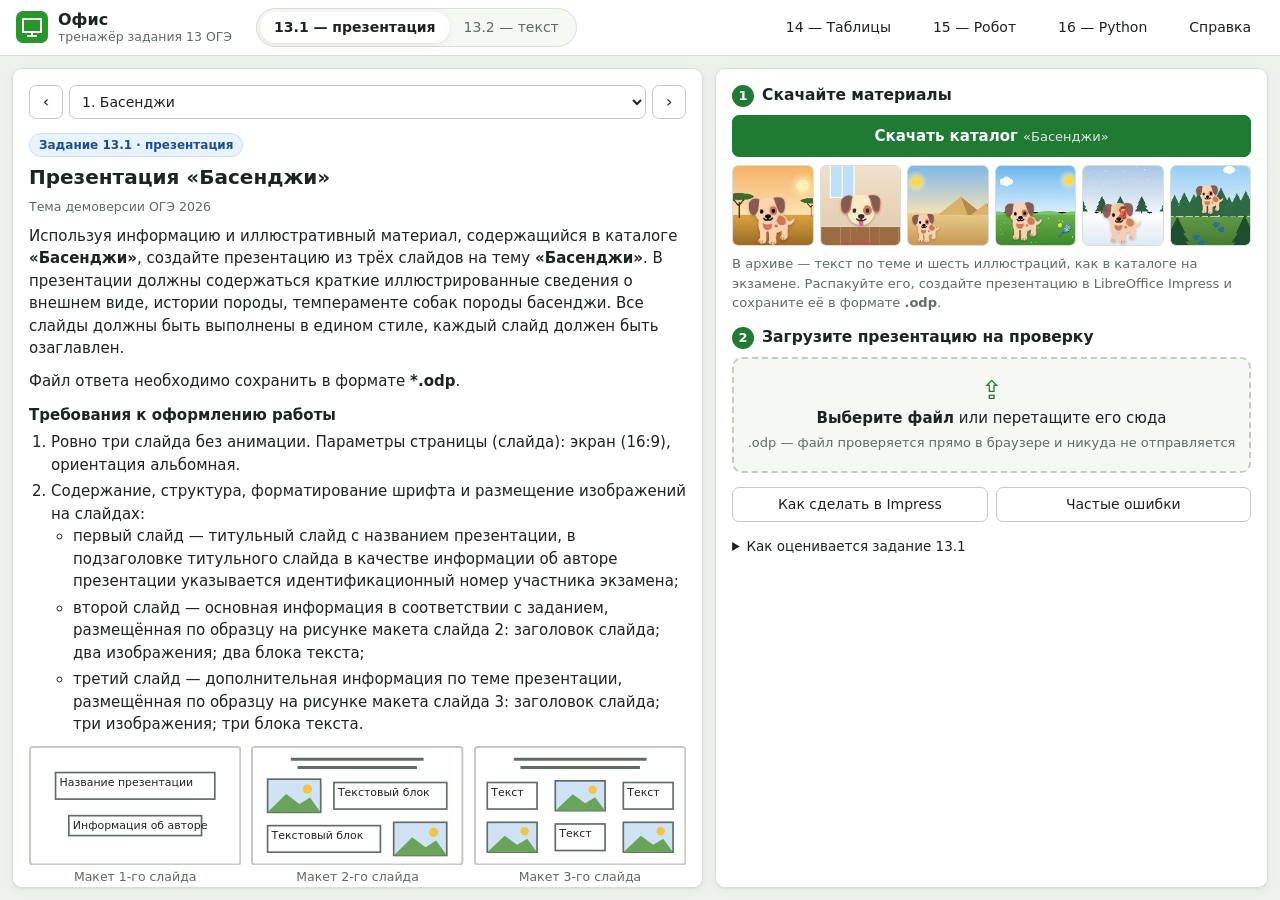
==== index.html @ ffd5437f "Тренажёр задания 13 ОГЭ: презентация (13.1) и текстовый документ (13.2) с проверкой по критериям Co-" ====
<!DOCTYPE html>
<html lang="ru">
<head>
  <meta charset="UTF-8">
  <meta name="viewport" content="width=device-width, initial-scale=1.0">
  <title>Тренажёр задания 13 ОГЭ</title>
  <meta name="description" content="Онлайн-тренажёр задания 13 ОГЭ по информатике: 13.1 — презентация в LibreOffice Impress, 13.2 — текстовый документ в LibreOffice Writer. Материалы для скачивания и автоматическая проверка файла по критериям ФИПИ.">
  <link rel="icon" href="data:image/svg+xml,%3Csvg xmlns='http://www.w3.org/2000/svg' viewBox='0 0 32 32'%3E%3Crect width='32' height='32' rx='6' fill='%23289628'/%3E%3Crect x='6' y='8' width='20' height='13' rx='1.5' fill='none' stroke='%23fff' stroke-width='2'/%3E%3Cpath d='M16 21v4M11 25h10' stroke='%23fff' stroke-width='2'/%3E%3C/svg%3E">
  <link rel="stylesheet" href="src/style.css">
</head>
<body>
  <header class="topbar">
    <a class="brand" href="./" title="На главную">
      <svg class="brand-logo" viewBox="0 0 32 32" aria-hidden="true"><rect width="32" height="32" rx="7"/><path d="M7 8h18v13H7zM16 21v4M11 25h10"/></svg>
      <div class="brand-text">
        <strong>Офис</strong>
        <span>тренажёр задания 13 ОГЭ</span>
      </div>
    </a>
    <nav class="modes" role="tablist" aria-label="Вариант задания">
      <button role="tab" id="mode-131" aria-selected="true">13.1 — презентация</button>
      <button role="tab" id="mode-132" aria-selected="false">13.2 — текст</button>
    </nav>
    <span class="spacer"></span>
    <a class="btn ghost link-other" href="../oge14/" title="Тренажёр задания 14: электронные таблицы">14<span>&nbsp;— Таблицы</span></a>
    <a class="btn ghost link-other" href="../oge15/" title="Тренажёр задания 15: исполнитель Робот">15<span>&nbsp;— Робот</span></a>
    <a class="btn ghost link-other" href="../oge16/" title="Тренажёр задания 16: программа на Python">16<span>&nbsp;— Python</span></a>
    <button class="btn ghost" id="btn-help" title="Справка по заданию 13 и тренажёру (F1)">Справка</button>
  </header>

  <!-- ================= 13.1 Презентация ================= -->
  <main class="layout layout-file" id="view-131">
    <section class="side" aria-label="Задание 13.1">
      <div class="panel">
        <div class="task-picker">
          <button class="btn icon" id="btn-prev-131" title="Предыдущая тема" aria-label="Предыдущая тема">‹</button>
          <select id="topic-select" aria-label="Тема презентации"></select>
          <button class="btn icon" id="btn-next-131" title="Следующая тема" aria-label="Следующая тема">›</button>
        </div>
        <article class="task-card">
          <div class="task-meta">
            <span class="chip lvl-1">Задание 13.1 · презентация</span>
            <span class="chip chip-score" id="status-131" hidden></span>
          </div>
          <h1 id="title-131"></h1>
          <p class="task-source" id="source-131"></p>
          <div id="text-131" class="task-text"></div>
        </article>
      </div>
    </section>

    <section class="side side-check" aria-label="Материалы и проверка">
      <div class="panel">
        <div class="step">
          <h2><span class="step-num">1</span> Скачайте материалы</h2>
          <button class="btn primary big" id="btn-materials">Скачать каталог <span id="materials-name" class="dl-name"></span></button>
          <div class="pics" id="pics" aria-label="Иллюстрации из каталога"></div>
          <p class="muted small">В архиве — текст по теме и шесть иллюстраций, как в каталоге на экзамене. Распакуйте его, создайте презентацию в LibreOffice Impress и сохраните её в формате <b>.odp</b>.</p>
        </div>

        <div class="step">
          <h2><span class="step-num">2</span> Загрузите презентацию на проверку</h2>
          <label class="drop" id="drop-131">
            <input type="file" id="file-131" accept=".odp,.pptx,.ppt,application/vnd.oasis.opendocument.presentation,application/vnd.openxmlformats-officedocument.presentationml.presentation">
            <span class="drop-icon" aria-hidden="true">⇪</span>
            <span><b>Выберите файл</b> или перетащите его сюда</span>
            <span class="muted small">.odp — файл проверяется прямо в браузере и никуда не отправляется</span>
          </label>
        </div>

        <section id="result-131" class="check" hidden aria-live="polite"></section>

        <div class="btn-row">
          <button class="btn" id="btn-howto-131" aria-expanded="false">Как сделать в Impress</button>
          <button class="btn" id="btn-mistakes-131" aria-expanded="false">Частые ошибки</button>
        </div>
        <div id="howto-131" class="solution howto" hidden>
          <ol>
            <li><b>Формат слайда.</b> Слайд → Свойства слайда → вкладка «Слайд» → Формат: <b>«Экран 16:9»</b>, ориентация альбомная. В новых версиях LibreOffice это формат по умолчанию.</li>
            <li><b>Титульный слайд.</b> Макет «Титульный слайд»: в заголовок впишите тему, в подзаголовок — сведения об авторе (на экзамене — идентификационный номер). Выделите рамку заголовка и задайте размер <b>40 пт</b>, подзаголовка — <b>24 пт</b>.</li>
            <li><b>Слайды 2 и 3.</b> Слайд → Новый слайд, макет «Только заголовок». Заголовок — <b>24 пт</b>. Текстовые блоки добавьте кнопкой «Вставить текстовое поле» (или клавиша F2), размер текста — <b>20 пт</b>.</li>
            <li><b>Изображения.</b> Вставка → Изображение, выберите файл из каталога. Размер меняйте, потянув за <b>угловой</b> маркер (при необходимости с клавишей Shift) — так пропорции сохранятся.</li>
            <li><b>Расположение</b> — как на макетах: на втором слайде две пары «картинка — текст» в шахматном порядке, на третьем — два ряда по три объекта. Объекты не должны накладываться друг на друга.</li>
            <li><b>Шрифт</b> — один тип на всю презентацию, например Liberation Sans или Arial везде. Проще всего выделить все объекты слайда (Ctrl+A) и выбрать шрифт сразу для всех.</li>
            <li>Анимацию и эффекты смены слайдов не добавляйте. Сохраните файл: Файл → Сохранить как → тип <b>«Презентация ODF (.odp)»</b>.</li>
          </ol>
        </div>
        <div id="mistakes-131" class="note" hidden>
          <ul class="tight">
            <li>Картинку растянули за боковой маркер — она искажена (сплющена или вытянута).</li>
            <li>Заголовок и текст разного типа шрифта: например, заголовок Liberation Serif, а текст Liberation Sans.</li>
            <li>Размер текста 18 или 32 пт по умолчанию — его забыли поменять на 20/24/40 пт.</li>
            <li>Текст не поместился в рамку макета «Заголовок, содержимое», и LibreOffice уменьшил шрифт автоподбором.</li>
            <li>Два блока текста набраны в одной рамке — это один текстовый блок, а нужно два.</li>
            <li>Остался лишний пустой слайд или добавлен эффект смены слайдов.</li>
            <li>Жёлтый или светло-серый текст на белом фоне — сливается с фоном.</li>
          </ul>
        </div>

        <details class="rules">
          <summary>Как оценивается задание 13.1</summary>
          <ul>
            <li><b>2 балла</b> — презентация из трёх слайдов по теме, соответствует требованиям по структуре, шрифту и размещению изображений.</li>
            <li><b>1 балл</b> — три слайда, на втором и третьем есть иллюстрации и текст по теме, но допущена одна ошибка в структуре, выборе шрифта или размещении изображений (однотипные ошибки считаются за одну систематическую). Или презентация из двух слайдов без ошибок.</li>
            <li><b>0 баллов</b> — в остальных случаях, а также если файл сохранён не в формате .odp.</li>
            <li>Тренажёр проверяет то, что можно проверить автоматически. Соответствие текста и картинок теме оценивает эксперт — тренажёр только подсказывает, если текст не похож на тему.</li>
          </ul>
        </details>
      </div>
    </section>
  </main>

  <!-- ================= 13.2 Текстовый документ ================= -->
  <main class="layout layout-file" id="view-132" hidden>
    <section class="side" aria-label="Задание 13.2">
      <div class="panel">
        <div class="task-picker">
          <button class="btn icon" id="btn-prev-132" title="Предыдущий образец" aria-label="Предыдущий образец">‹</button>
          <select id="sample-select" aria-label="Образец текста"></select>
          <button class="btn icon" id="btn-next-132" title="Следующий образец" aria-label="Следующий образец">›</button>
        </div>
        <article class="task-card">
          <div class="task-meta">
            <span class="chip lvl-2">Задание 13.2 · текстовый документ</span>
            <span class="chip chip-score" id="status-132" hidden></span>
          </div>
          <h1 id="title-132"></h1>
          <p class="task-source" id="source-132"></p>
          <div id="text-132" class="task-text"></div>
          <div class="doc-wrap"><div class="doc-page" id="doc-sample" aria-label="Образец"></div></div>
        </article>
      </div>
    </section>

    <section class="side side-check" aria-label="Проверка">
      <div class="panel">
        <div class="step">
          <h2><span class="step-num">1</span> Наберите текст по образцу</h2>
          <p class="muted small">Создайте документ в LibreOffice Writer, наберите текст и таблицу, точно воспроизведя оформление образца, и сохраните файл в формате <b>.odt</b>. Копировать текст со страницы нельзя — на экзамене его набирают вручную.</p>
        </div>

        <div class="step">
          <h2><span class="step-num">2</span> Загрузите документ на проверку</h2>
          <label class="drop" id="drop-132">
            <input type="file" id="file-132" accept=".odt,.docx,.doc,application/vnd.oasis.opendocument.text,application/vnd.openxmlformats-officedocument.wordprocessingml.document">
            <span class="drop-icon" aria-hidden="true">⇪</span>
            <span><b>Выберите файл</b> или перетащите его сюда</span>
            <span class="muted small">.odt — файл проверяется прямо в браузере и никуда не отправляется</span>
          </label>
        </div>

        <section id="result-132" class="check" hidden aria-live="polite"></section>

        <div class="btn-row">
          <button class="btn" id="btn-howto-132" aria-expanded="false">Как сделать в Writer</button>
          <button class="btn" id="btn-mistakes-132" aria-expanded="false">Частые ошибки</button>
        </div>
        <div id="howto-132" class="solution howto" hidden>
          <ol>
            <li><b>Шрифт.</b> Выделите всё (Ctrl+A) и задайте размер <b>14 пт</b>. Набирайте текст, не нажимая Enter в конце строк — Enter только в конце абзаца.</li>
            <li><b>Заголовок</b> набирайте прописными буквами (Caps Lock), выровняйте по центру (Ctrl+E) и выделите, как в образце: полужирный — Ctrl+B, курсив — Ctrl+I, подчёркнутый — Ctrl+U.</li>
            <li><b>Абзац текста:</b> Формат → Абзац → «Отступы и интервалы»: отступ «Первая строка» — <b>1 см</b>, междустрочный интервал — «Одинарный» или «Полуторный». Выравнивание по ширине — Ctrl+J. Пробелами отступ не делайте.</li>
            <li><b>Таблица:</b> Таблица → Вставить таблицу, укажите число столбцов и строк. Таблица → Свойства → вкладка «Таблица»: выравнивание <b>«По центру»</b> и ширина <b>меньше</b> ширины текста (например, 12 см).</li>
            <li><b>Текст в ячейках:</b> заголовок таблицы и второй столбец — по центру, первый столбец — по левому краю.</li>
            <li><b>Интервал до и после таблицы</b> — от 14 до 24 пт (от 0,5 до 0,85 см). Задайте его в абзаце перед таблицей («После абзаца»: 0,5 см) и в абзаце после неё («Перед абзацем»: 0,5 см). Пустые абзацы для этого не используйте.</li>
            <li>Сохраните файл: Файл → Сохранить как → тип <b>«Текстовый документ ODF (.odt)»</b>.</li>
          </ol>
        </div>
        <div id="mistakes-132" class="note" hidden>
          <ul class="tight">
            <li>Интервал до или после таблицы сделан пустым абзацем (лишним нажатием Enter).</li>
            <li>Отступ первой строки сделан пробелами или клавишей Tab.</li>
            <li>В конце каждой строки нажат Enter — текст разбит на много абзацев.</li>
            <li>Таблица растянута на всю ширину страницы или не выровнена по центру.</li>
            <li>Размер шрифта в таблице остался 12 пт.</li>
            <li>Выделено не то слово: полужирный вместо курсива, пропущено подчёркивание.</li>
            <li>Заголовок набран строчными буквами.</li>
          </ul>
        </div>

        <details class="rules">
          <summary>Как оценивается задание 13.2</summary>
          <ul>
            <li>Проверяются два элемента: <b>основной текст</b> (с заголовком) и <b>таблица</b>. Для каждого есть список требований — см. результаты проверки.</li>
            <li><b>2 балла</b> — все требования выполнены; в основном тексте допускается не более пяти ошибок набора, в таблице — не более трёх.</li>
            <li><b>1 балл</b> — в каждом элементе не более трёх нарушений требований; или один элемент выполнен полностью верно, а второй отсутствует или в нём больше трёх нарушений; или всё верно, но есть существенные расхождения с образцом (например, столбцы таблицы явно непропорциональны).</li>
            <li><b>0 баллов</b> — в остальных случаях, а также если файл сохранён не в формате .odt.</li>
          </ul>
        </details>
      </div>
    </section>
  </main>

  <dialog id="help" class="help">
    <div class="help-head">
      <h2>Справка</h2>
      <button class="btn ghost" id="btn-help-close" aria-label="Закрыть">✕</button>
    </div>
    <div class="help-body">
      <h3>Что такое задание 13</h3>
      <p>Задание 13 выполняется на компьютере и оценивается в <b>2 балла</b>. Участник выбирает <b>одно</b> из двух заданий:</p>
      <ul>
        <li><b>13.1</b> — создать презентацию из трёх слайдов по материалам из каталога (текст и картинки). Ответ — файл <b>.odp</b>.</li>
        <li><b>13.2</b> — набрать в текстовом редакторе текст с таблицей, точно воспроизведя оформление образца. Ответ — файл <b>.odt</b>.</li>
      </ul>
      <p>На экзамене используется LibreOffice (или другой офисный пакет, который сохраняет файлы OpenDocument). Файл в другом формате — например, .pptx или .docx — получает 0 баллов.</p>

      <h3>Какое задание выбрать</h3>
      <p>Попробуйте оба в тренажёре. 13.2 требует аккуратности: текст набирается вручную, а в оформлении много мелких требований. В 13.1 больше свободы, но нужно следить за размерами шрифта, пропорциями картинок и расположением объектов по макету.</p>

      <h3>Как работать с тренажёром</h3>
      <ul>
        <li><b>13.1:</b> выберите тему, скачайте каталог с материалами, сделайте презентацию в LibreOffice Impress, сохраните её и загрузите файл на проверку.</li>
        <li><b>13.2:</b> выберите образец, наберите его в LibreOffice Writer, сохраните и загрузите файл.</li>
        <li>Тренажёр выставит баллы по критериям ФИПИ и покажет, что исправить. Файл никуда не отправляется — всё проверяется прямо в браузере.</li>
        <li>Ссылку на тему или образец можно отправить ученикам: адрес страницы меняется при выборе, например <code>#13.1/bear</code> или <code>#13.2/demo</code>.</li>
      </ul>

      <h3>Требования к презентации (13.1)</h3>
      <table>
        <tr><td>Слайды</td><td>ровно три, без анимации, формат «Экран 16:9», альбомная ориентация</td></tr>
        <tr><td>Слайд 1</td><td>название презентации (40 пт) и подзаголовок со сведениями об авторе (24 пт)</td></tr>
        <tr><td>Слайд 2</td><td>заголовок (24 пт), два изображения и два блока текста (20 пт) по макету</td></tr>
        <tr><td>Слайд 3</td><td>заголовок (24 пт), три изображения и три блока текста (20 пт) по макету</td></tr>
        <tr><td>Шрифт</td><td>единый тип: рубленый, с засечками или моноширинный</td></tr>
        <tr><td>Изображения</td><td>без искажения пропорций, не накладываются друг на друга и на текст</td></tr>
      </table>

      <h3>Требования к тексту (13.2)</h3>
      <table>
        <tr><td>Шрифт</td><td>14 пт, обычное начертание; выделены слова как в образце</td></tr>
        <tr><td>Абзац</td><td>отступ первой строки 1 см, выравнивание по ширине, интервал между строками от одинарного до полуторного</td></tr>
        <tr><td>Заголовок</td><td>прописными буквами, по центру</td></tr>
        <tr><td>Таблица</td><td>уже основного текста и выровнена по центру; заголовок и второй столбец — по центру, первый столбец — по левому краю</td></tr>
        <tr><td>Интервалы</td><td>до и после таблицы — от 14 до 24 пт, без пустых абзацев</td></tr>
        <tr><td>Ошибки набора</td><td>не более пяти в тексте и не более трёх в таблице</td></tr>
      </table>
      <p class="muted small">Тренажёр не заменяет проверку экспертами, но устроен по критериям ФИПИ (демоверсия ОГЭ 2026). Проверка выполняется прямо в браузере, файлы никуда не отправляются.</p>
    </div>
  </dialog>

  <script type="module" src="src/main.js"></script>
</body>
</html>
---- src/style.css ----
:root {
  --bg: #eef1ec;
  --panel: #ffffff;
  --panel-2: #f6f8f4;
  --ink: #1d2320;
  --muted: #5f6b63;
  --line: #d9dfd6;
  --line-strong: #c3ccc0;
  --accent: #1f7a33;
  --accent-hover: #186629;
  --accent-soft: #e2f1e4;
  --accent-ink: #ffffff;
  --err: #c0322b;
  --err-soft: #fdecea;
  --warn: #9a5b00;
  --warn-soft: #fff4dc;
  --ok: #1f7a33;
  --ok-soft: #e2f1e4;
  --band: rgba(255, 214, 10, 0.28);

  --code-bg: #ffffff;
  --code-kw: #1437a8;
  --code-rb: #0b7a4f;
  --code-num: #a2440c;
  --code-str: #8c2d86;
  --code-cm: #7d887f;
  --margin-bg: #f3f6f1;

  /* Цвета поля — как в Кумире */
  --f-bg: #289628;
  --f-grid: rgba(200, 200, 0, 0.55);
  --f-wall: #e2e21c;
  --f-paint: #8c9290;
  --f-robot: #f5f5f5;
  --f-robot-line: #151515;

  --radius: 10px;
  --radius-sm: 7px;
  --shadow: 0 1px 2px rgba(20, 30, 20, 0.06), 0 2px 10px rgba(20, 30, 20, 0.05);
  --font: "Segoe UI", system-ui, -apple-system, Roboto, "Helvetica Neue", Arial, sans-serif;
  --mono: "Cascadia Mono", Consolas, "JetBrains Mono", "DejaVu Sans Mono", Menlo, monospace;
  --code-size: 15px;
  --code-line: 23px;
  color-scheme: light;
}

@media (prefers-color-scheme: dark) {
  :root:not([data-theme="light"]) {
    --bg: #111513;
    --panel: #1a1f1c;
    --panel-2: #20261f;
    --ink: #e5ebe6;
    --muted: #9aa69d;
    --line: #2c342f;
    --line-strong: #3b453e;
    --accent: #3fae5a;
    --accent-hover: #4cc068;
    --accent-soft: #1d3324;
    --accent-ink: #07140b;
    --err: #ff7b72;
    --err-soft: #3a1d1b;
    --warn: #f0b44c;
    --warn-soft: #33290f;
    --ok: #5fd07a;
    --ok-soft: #173020;
    --band: rgba(255, 214, 10, 0.16);
    --code-bg: #161a18;
    --code-kw: #8fb3ff;
    --code-rb: #62d6a0;
    --code-num: #f0a36b;
    --code-str: #e59ae0;
    --code-cm: #7f8b82;
    --margin-bg: #1b201d;
    --shadow: 0 1px 2px rgba(0, 0, 0, 0.3);
    color-scheme: dark;
  }
}

:root[data-theme="dark"] {
  --bg: #111513;
  --panel: #1a1f1c;
  --panel-2: #20261f;
  --ink: #e5ebe6;
  --muted: #9aa69d;
  --line: #2c342f;
  --line-strong: #3b453e;
  --accent: #3fae5a;
  --accent-hover: #4cc068;
  --accent-soft: #1d3324;
  --accent-ink: #07140b;
  --err: #ff7b72;
  --err-soft: #3a1d1b;
  --warn: #f0b44c;
  --warn-soft: #33290f;
  --ok: #5fd07a;
  --ok-soft: #173020;
  --band: rgba(255, 214, 10, 0.16);
  --code-bg: #161a18;
  --code-kw: #8fb3ff;
  --code-rb: #62d6a0;
  --code-num: #f0a36b;
  --code-str: #e59ae0;
  --code-cm: #7f8b82;
  --margin-bg: #1b201d;
  color-scheme: dark;
}

* { box-sizing: border-box; }

html, body {
  margin: 0;
  height: 100%;
}

body {
  background: var(--bg);
  color: var(--ink);
  font: 15px/1.5 var(--font);
  display: flex;
  flex-direction: column;
  min-height: 100vh;
}

h1, h2, h3 { margin: 0; line-height: 1.25; }
code, kbd, pre { font-family: var(--mono); }
code { font-size: 0.92em; background: var(--panel-2); border: 1px solid var(--line); border-radius: 4px; padding: 0 4px; }
kbd { font-size: 0.85em; border: 1px solid var(--line-strong); border-bottom-width: 2px; border-radius: 4px; padding: 0 5px; background: var(--panel); }
.muted { color: var(--muted); }
.small { font-size: 13px; }
[hidden] { display: none !important; }

/* ---------- Кнопки ---------- */

.btn {
  font: inherit;
  font-size: 14px;
  color: var(--ink);
  background: var(--panel);
  border: 1px solid var(--line-strong);
  border-radius: var(--radius-sm);
  padding: 6px 12px;
  min-height: 34px;
  cursor: pointer;
  white-space: nowrap;
  transition: background 0.12s, border-color 0.12s;
}
.btn:hover:not(:disabled) { background: var(--panel-2); border-color: var(--muted); }
.btn:active:not(:disabled) { transform: translateY(1px); }
.btn:disabled { opacity: 0.45; cursor: default; }
.btn:focus-visible, button:focus-visible, select:focus-visible, input:focus-visible, textarea:focus-visible {
  outline: 2px solid var(--accent);
  outline-offset: 2px;
}
.btn.primary {
  background: var(--accent);
  border-color: var(--accent);
  color: var(--accent-ink);
  font-weight: 600;
}
.btn.primary:hover:not(:disabled) { background: var(--accent-hover); border-color: var(--accent-hover); }
.btn.ghost { background: transparent; border-color: transparent; }
.btn.ghost:hover:not(:disabled) { background: var(--panel-2); border-color: var(--line); }
.btn.big { width: 100%; min-height: 42px; font-size: 15px; }
.btn.small { min-height: 26px; padding: 2px 8px; font-size: 13px; }
.btn.icon { min-width: 34px; padding: 4px 8px; font-size: 16px; line-height: 1; }
.btn[aria-pressed="true"], .btn[aria-expanded="true"] { background: var(--accent-soft); border-color: var(--accent); }
.btn-row { display: flex; gap: 8px; }
.btn-row > .btn { flex: 1; }

/* ---------- Шапка ---------- */

.topbar {
  display: flex;
  align-items: center;
  gap: 16px;
  padding: 8px 16px;
  background: var(--panel);
  border-bottom: 1px solid var(--line);
  flex: none;
}
.brand { display: flex; align-items: center; gap: 10px; color: inherit; text-decoration: none; border-radius: var(--radius-sm); }
.brand:hover strong { color: var(--accent); }
.brand:focus-visible { outline: 2px solid var(--accent); outline-offset: 3px; }
.brand-logo { width: 32px; height: 32px; flex: none; }
.brand-logo rect { fill: var(--f-bg); }
.brand-logo path { fill: var(--f-robot); stroke: var(--f-robot-line); stroke-width: 2; }
.brand-text { display: flex; flex-direction: column; line-height: 1.15; }
.brand-text strong { font-size: 16px; }
.brand-text span { font-size: 12.5px; color: var(--muted); }
.modes {
  display: flex;
  background: var(--panel-2);
  border: 1px solid var(--line);
  border-radius: 999px;
  padding: 3px;
  margin-left: auto;
}
.modes button {
  font: inherit;
  font-size: 14px;
  border: 0;
  background: transparent;
  color: var(--muted);
  padding: 5px 14px;
  border-radius: 999px;
  cursor: pointer;
}
.modes button[aria-selected="true"] { background: var(--panel); color: var(--ink); font-weight: 600; box-shadow: var(--shadow); }
.modes { margin-left: 8px; }
.brand-logo path { fill: none; stroke: #ffffff; stroke-width: 2; }
a.btn { display: inline-flex; align-items: center; text-decoration: none; }
.spacer { flex: 1; }
.mono { font-family: var(--mono); }

/* ---------- Раскладка ---------- */

.layout {
  flex: 1;
  min-height: 0;
  display: grid;
  gap: 12px;
  padding: 12px;
  height: calc(100vh - 57px);
}
.layout-file { grid-template-columns: minmax(420px, 1.25fr) minmax(360px, 1fr); }

.side, .pane {
  background: var(--panel);
  border: 1px solid var(--line);
  border-radius: var(--radius);
  box-shadow: var(--shadow);
  min-height: 0;
  min-width: 0;
}
.side { overflow: auto; padding: 16px; }
.pane { display: flex; flex-direction: column; overflow: hidden; }

/* ---------- Задание ---------- */

.panel { display: flex; flex-direction: column; gap: 14px; }
.panel h1 { font-size: 20px; }
.panel h2 { font-size: 15.5px; display: flex; align-items: center; gap: 8px; }
.task-picker { display: flex; gap: 6px; }
.task-picker select {
  flex: 1 1 0;
  width: 0;
  min-width: 0;
  font: inherit;
  font-size: 14px;
  color: var(--ink);
  background: var(--panel);
  border: 1px solid var(--line-strong);
  border-radius: var(--radius-sm);
  padding: 6px 8px;
  min-height: 34px;
}
.task-card { display: flex; flex-direction: column; gap: 8px; }
.task-meta { display: flex; gap: 6px; flex-wrap: wrap; }
.chip {
  font-size: 12px;
  font-weight: 600;
  padding: 2px 9px;
  border-radius: 999px;
  background: var(--panel-2);
  border: 1px solid var(--line);
  color: var(--muted);
}
.chip.lvl-1 { background: #e8f3ff; border-color: #c9defa; color: #1b4f8f; }
.chip.lvl-2 { background: #fff1dc; border-color: #f5d9a8; color: #7a4a00; }
.chip-score.s3 { background: var(--ok-soft); border-color: var(--ok); color: var(--ok); }
.chip-score.s1, .chip-score.s2 { background: var(--warn-soft); border-color: var(--warn); color: var(--warn); }
.chip-score.s0 { background: var(--err-soft); border-color: var(--err); color: var(--err); }
@media (prefers-color-scheme: dark) {
  :root:not([data-theme="light"]) .chip.lvl-1 { background: #16263a; border-color: #24405f; color: #9cc6ff; }
  :root:not([data-theme="light"]) .chip.lvl-2 { background: #33260f; border-color: #54401a; color: #f3c46e; }
}
.task-source { margin: 0; font-size: 12.5px; color: var(--muted); }
.task-source:empty { display: none; }
.task-text p { margin: 0 0 10px; }
.task-text .task-do { margin-top: 4px; }
.questions { margin: 0 0 10px; padding-left: 22px; display: flex; flex-direction: column; gap: 8px; }

.preview-wrap { overflow-x: auto; margin: 0 0 10px; }
.preview { border-collapse: collapse; font-size: 13.5px; }
.preview th, .preview td { border: 1px solid var(--line-strong); padding: 3px 10px; white-space: nowrap; }
.preview thead th, .preview tbody th { background: var(--panel-2); color: var(--muted); font-weight: 600; font-size: 12.5px; text-align: center; }
.preview tbody tr:first-child td { font-weight: 600; }

.step { display: flex; flex-direction: column; gap: 8px; }
.step p { margin: 0; }
.step-num {
  display: inline-grid;
  place-items: center;
  width: 22px;
  height: 22px;
  border-radius: 50%;
  background: var(--accent);
  color: var(--accent-ink);
  font-size: 13px;
  flex: none;
}
.dl-name { font-weight: 400; opacity: 0.85; font-size: 13px; }
.btn-row { display: flex; gap: 8px; flex-wrap: wrap; }
.btn-row > .btn { flex: 1; }

.drop {
  position: relative;
  display: flex;
  flex-direction: column;
  align-items: center;
  gap: 4px;
  text-align: center;
  padding: 18px 12px;
  border: 2px dashed var(--line-strong);
  border-radius: var(--radius);
  background: var(--panel-2);
  cursor: pointer;
  transition: border-color 0.12s, background 0.12s;
}
.drop:hover, .drop.is-over { border-color: var(--accent); background: var(--accent-soft); }
.drop:focus-within { outline: 2px solid var(--accent); outline-offset: 2px; }
.drop input { position: absolute; inset: 0; opacity: 0; cursor: pointer; width: 100%; }
.drop-icon { font-size: 26px; line-height: 1; color: var(--accent); }

.note {
  background: var(--warn-soft);
  border: 1px solid color-mix(in srgb, var(--warn) 35%, transparent);
  border-radius: var(--radius-sm);
  padding: 10px 12px;
  font-size: 14px;
}
.note p { margin: 0 0 6px; }
.note p:last-child { margin-bottom: 0; }
.alert {
  background: var(--err-soft);
  border: 1px solid var(--err);
  border-radius: var(--radius-sm);
  padding: 10px 12px;
  font-size: 14px;
}
.solution {
  border: 1px solid var(--line);
  border-radius: var(--radius-sm);
  padding: 10px 12px;
  background: var(--panel-2);
  display: flex;
  flex-direction: column;
  align-items: flex-start;
  gap: 8px;
}
.solution p { margin: 0; }
.sol-table { border-collapse: collapse; font-size: 13.5px; }
.sol-table th { text-align: left; padding: 3px 10px 3px 0; color: var(--muted); font-weight: 600; vertical-align: top; }
.sol-table td { padding: 3px 0; }
.sol-code { white-space: pre-wrap; word-break: break-word; }
.answers { margin: 0; padding-left: 18px; }
.rules { font-size: 13.5px; color: var(--muted); }
.rules summary { cursor: pointer; color: var(--ink); }
.rules ul { margin: 6px 0 0; padding-left: 18px; }
.rules li { margin-bottom: 4px; }

/* ---------- Результат проверки ---------- */

.check { display: flex; flex-direction: column; gap: 10px; }
.check > p { margin: 0; }
.score {
  display: flex;
  align-items: center;
  gap: 14px;
  padding: 12px 14px;
  border-radius: var(--radius-sm);
  border: 1px solid var(--line);
}
.score-num { font-size: 34px; font-weight: 700; line-height: 1; font-variant-numeric: tabular-nums; white-space: nowrap; }
.score-num small { font-size: 15px; font-weight: 600; color: var(--muted); }
.score p { margin: 0; font-size: 14px; word-break: break-word; }
.score .score-note { margin-top: 3px; font-size: 13px; color: var(--muted); }
.score.s3 { background: var(--ok-soft); border-color: var(--ok); }
.score.s3 .score-num { color: var(--ok); }
.score.s1, .score.s2 { background: var(--warn-soft); border-color: var(--warn); }
.score.s1 .score-num, .score.s2 .score-num { color: var(--warn); }
.score.s0 { background: var(--err-soft); border-color: var(--err); }
.score.s0 .score-num { color: var(--err); }

.results { list-style: none; margin: 0; padding: 0; display: flex; flex-direction: column; gap: 8px; }
.results > li {
  display: grid;
  grid-template-columns: 22px 1fr;
  gap: 8px;
  padding: 10px 12px;
  border: 1px solid var(--line);
  border-radius: var(--radius-sm);
  font-size: 14px;
}
.results > li.ok { border-left: 4px solid var(--ok); }
.results > li.bad { border-left: 4px solid var(--err); }
.results p { margin: 4px 0 0; }
.r-icon { font-weight: 700; font-size: 16px; }
.ok > .r-icon { color: var(--ok); }
.bad > .r-icon { color: var(--err); }
.why { color: var(--ink); background: var(--err-soft); border-radius: 6px; padding: 6px 8px; }
.r-note { color: var(--muted); font-size: 13px; }
.problems { margin: 6px 0 0; padding-left: 18px; }
.problems li { margin-bottom: 4px; }
.chart-preview summary { cursor: pointer; font-size: 13.5px; }
.chart-preview p { margin: 4px 0 0; }

/* ---------- Справка ---------- */

.help {
  width: min(760px, calc(100vw - 24px));
  max-height: calc(100vh - 40px);
  padding: 0;
  border: 1px solid var(--line-strong);
  border-radius: var(--radius);
  background: var(--panel);
  color: var(--ink);
  box-shadow: 0 20px 60px rgba(0, 0, 0, 0.3);
}
.help::backdrop { background: rgba(10, 20, 12, 0.45); }
.help-head {
  position: sticky;
  top: 0;
  display: flex;
  align-items: center;
  justify-content: space-between;
  padding: 12px 18px;
  background: var(--panel);
  border-bottom: 1px solid var(--line);
}
.help-body { padding: 4px 18px 20px; }
.help-body h3 { font-size: 15.5px; margin: 18px 0 8px; }
.help-body p { margin: 6px 0; }
.help-body table { border-collapse: collapse; width: 100%; font-size: 14px; }
.help-body td { border-top: 1px solid var(--line); padding: 6px 8px 6px 0; vertical-align: top; }
.help-body td:first-child { width: 48%; }
.help-body ul, .help-body ol { padding-left: 20px; margin: 6px 0; }
.help-body li { margin-bottom: 4px; }

/* ---------- Адаптивность ---------- */

@media (max-width: 1000px) {
  .layout { display: flex; flex-direction: column; height: auto; flex: none; }
  .side { overflow: visible; }
}

@media (max-width: 700px) {
  .topbar { gap: 8px; padding: 8px 12px; flex-wrap: wrap; }
  .brand-text span, .link-other span, .modes .wide { display: none; }
  .modes { margin-left: 0; order: 10; flex-basis: 100%; }
  .modes button { padding: 5px 10px; flex: 1; }
  .topbar .btn { padding: 6px 8px; }
  .layout { padding: 8px; gap: 8px; }
  .side { padding: 12px; }
}


/* =====================================================================
   Задание 13
   ===================================================================== */

.score.full { background: var(--ok-soft); border-color: var(--ok); }
.score.full .score-num { color: var(--ok); }
.score.part { background: var(--warn-soft); border-color: var(--warn); }
.score.part .score-num { color: var(--warn); }
.score.none { background: var(--err-soft); border-color: var(--err); }
.score.none .score-num { color: var(--err); }
.chip-score.full { background: var(--ok-soft); border-color: var(--ok); color: var(--ok); }
.chip-score.part { background: var(--warn-soft); border-color: var(--warn); color: var(--warn); }
.chip-score.none { background: var(--err-soft); border-color: var(--err); color: var(--err); }

.task-text ul, .task-text ol { margin: 0 0 10px; padding-left: 22px; }
.task-text li { margin-bottom: 4px; }
.task-text h3 { font-size: 15px; margin: 14px 0 6px; }
.tight { margin: 0; padding-left: 18px; }
.tight li { margin-bottom: 4px; }
.howto ol { margin: 0; padding-left: 20px; font-size: 14px; }
.howto li { margin-bottom: 6px; }

/* ---------- Макеты слайдов ---------- */

.mockups { display: grid; grid-template-columns: repeat(3, 1fr); gap: 10px; margin: 4px 0 12px; }
.mockup { margin: 0; display: flex; flex-direction: column; gap: 4px; }
.mockup figcaption { font-size: 12.5px; color: var(--muted); text-align: center; line-height: 1.3; }
.mockup svg { width: 100%; height: auto; display: block; }
.mk-slide { fill: #ffffff; stroke: var(--line-strong); stroke-width: 0.6; }
.mk-box { fill: #ffffff; stroke: #5f6b63; stroke-width: 0.5; }
.mk-img { fill: #cfe3f5; stroke: #5f6b63; stroke-width: 0.5; }
.mk-img-sun { fill: #f5c542; }
.mk-img-hill { fill: #6aa35a; }
.mk-line { stroke: #5f6b63; stroke-width: 0.9; }
.mk-text { font: 3.3px var(--font); fill: #1d2320; }

/* ---------- Иллюстрации из каталога ---------- */

.pics { display: grid; grid-template-columns: repeat(6, 1fr); gap: 6px; }
.pics img { width: 100%; aspect-ratio: 1; object-fit: cover; border-radius: 6px; border: 1px solid var(--line); display: block; background: var(--panel-2); }

/* ---------- Образец документа (13.2) ---------- */

.doc-wrap { overflow-x: auto; background: var(--panel-2); border: 1px solid var(--line); border-radius: var(--radius-sm); padding: 14px; }
.doc-page {
  background: #ffffff;
  color: #000000;
  font-family: "Times New Roman", "Liberation Serif", Tinos, serif;
  font-size: 16px;
  line-height: 1.2;
  padding: 26px 30px;
  max-width: 640px;
  min-width: 320px;
  margin: 0 auto;
  box-shadow: 0 1px 4px rgba(0, 0, 0, 0.18);
  hyphens: none;
}
.doc-page p { margin: 0; }
.doc-page .d-head { text-align: center; margin-bottom: 14px; }
.doc-page .d-text { text-align: justify; text-indent: 1cm; }
.doc-page .d-text + .d-text { margin-top: 0; }
.doc-page table { border-collapse: collapse; margin: 0 auto; width: 76%; }
.doc-page td { border: 1px solid #000; padding: 1px 6px; text-align: center; vertical-align: top; }
.doc-page tbody tr:not(:first-child) td:first-child { text-align: left; }
.doc-page .gap-after { margin-bottom: 14px; }
.doc-page .gap-before { margin-top: 14px; }
.doc-page u { text-decoration-thickness: 1px; text-underline-offset: 2px; }

/* ---------- Результаты ---------- */

.groups { list-style: none; margin: 0; padding: 0; display: flex; flex-direction: column; gap: 8px; }
.groups > li { border: 1px solid var(--line); border-radius: var(--radius-sm); padding: 10px 12px; font-size: 14px; }
.groups > li.ok { border-left: 4px solid var(--ok); }
.groups > li.bad { border-left: 4px solid var(--err); }
.groups h3 { font-size: 14.5px; margin: 0 0 6px; display: flex; gap: 8px; align-items: baseline; }
.groups h3 .count { font-weight: 400; color: var(--muted); font-size: 13px; }
.req { list-style: none; margin: 0; padding: 0; display: flex; flex-direction: column; gap: 4px; }
.req li { display: grid; grid-template-columns: 18px 1fr; gap: 6px; }
.req .r-icon { font-size: 14px; }
.req li.ok .r-icon { color: var(--ok); }
.req li.bad .r-icon { color: var(--err); }
.req li.ok .r-title { color: var(--muted); }
.req .r-text { display: block; margin-top: 2px; }
.notes { display: flex; flex-direction: column; gap: 6px; }
.notes .note { font-size: 13.5px; }
.format-alert b { color: var(--err); }

.slides-preview summary, .diff-preview summary { cursor: pointer; font-size: 13.5px; }
.slide-list { display: flex; flex-direction: column; gap: 10px; margin-top: 8px; }
.slide-card { margin: 0; }
.slide-card figcaption { font-size: 12.5px; color: var(--muted); margin-bottom: 3px; }
.slide-card svg { width: 100%; height: auto; display: block; border: 1px solid var(--line-strong); border-radius: 4px; background: #fff; }
.sp-bad { fill: none; stroke: #e0302a; stroke-width: 5; stroke-dasharray: 14 8; }
.sp-frame { fill: none; stroke: rgba(0, 0, 0, 0.18); stroke-width: 1.6; stroke-dasharray: 8 6; }
.sp-text { overflow: hidden; line-height: 1.15; word-wrap: break-word; }
.sp-text p { margin: 0; }

.diff { font-family: "Times New Roman", "Liberation Serif", serif; font-size: 15.5px; line-height: 1.55; background: #fff; color: #000; border: 1px solid var(--line); border-radius: var(--radius-sm); padding: 10px 12px; margin-top: 8px; }
.diff .d-typo { background: #ffd9d6; border-bottom: 2px solid #d93025; }
.diff .d-miss { color: #b3261e; text-decoration: line-through; opacity: 0.8; }
.diff .d-miss::before { content: "⁺"; }
.diff .d-extra { background: #ffe0b2; text-decoration: line-through; }
.diff .d-space { box-shadow: inset 0 -3px 0 #f29900; }
.diff .d-mark { outline: 2px dashed #8e24aa; outline-offset: 1px; border-radius: 2px; }
.diff-legend { display: flex; flex-wrap: wrap; gap: 4px 14px; font-size: 12.5px; color: var(--muted); margin-top: 6px; }
.diff-legend span span { font-family: "Times New Roman", serif; color: #000; padding: 0 3px; }
.diff .d-sep { color: #999; padding: 0 4px; }

@media (max-width: 1000px) {
  .link-other span { display: none; }
}

@media (max-width: 700px) {
  .mockups { grid-template-columns: 1fr 1fr; }
  .pics { grid-template-columns: repeat(3, 1fr); }
  .doc-page { padding: 16px; font-size: 15px; }
}
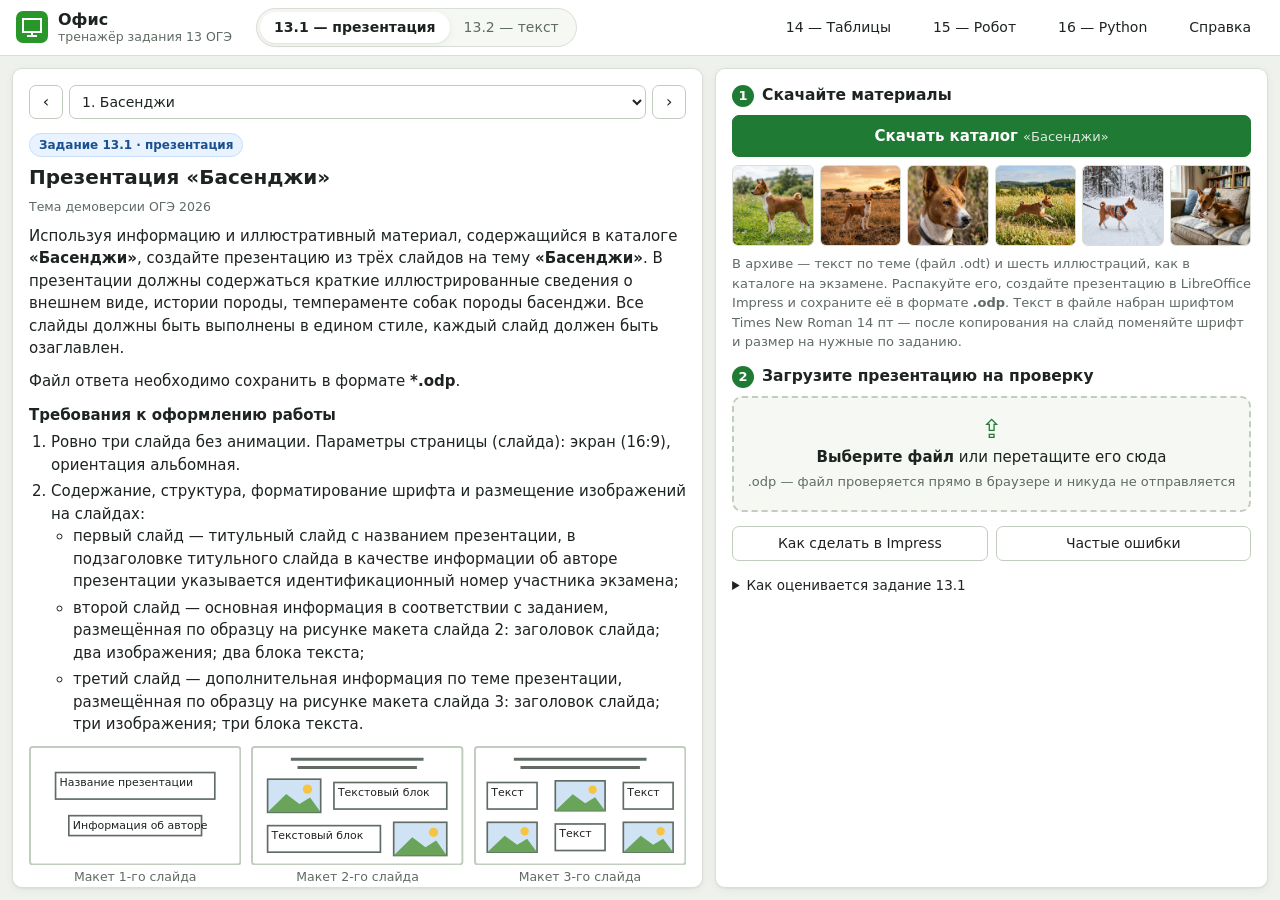
==== commit 3cf549a6: "Фотографии для каталогов 13.1 (Google Flow) и текст материалов в .odt: Times New Roman 14 пт с загол" ====
--- a/index.html
+++ b/index.html
@@ -55,7 +55,7 @@
           <h2><span class="step-num">1</span> Скачайте материалы</h2>
           <button class="btn primary big" id="btn-materials">Скачать каталог <span id="materials-name" class="dl-name"></span></button>
           <div class="pics" id="pics" aria-label="Иллюстрации из каталога"></div>
-          <p class="muted small">В архиве — текст по теме и шесть иллюстраций, как в каталоге на экзамене. Распакуйте его, создайте презентацию в LibreOffice Impress и сохраните её в формате <b>.odp</b>.</p>
+          <p class="muted small">В архиве — текст по теме (файл .odt) и шесть иллюстраций, как в каталоге на экзамене. Распакуйте его, создайте презентацию в LibreOffice Impress и сохраните её в формате <b>.odp</b>. Текст в файле набран шрифтом Times New Roman 14 пт — после копирования на слайд поменяйте шрифт и размер на нужные по заданию.</p>
         </div>
 
         <div class="step">
@@ -81,6 +81,7 @@
             <li><b>Слайды 2 и 3.</b> Слайд → Новый слайд, макет «Только заголовок». Заголовок — <b>24 пт</b>. Текстовые блоки добавьте кнопкой «Вставить текстовое поле» (или клавиша F2), размер текста — <b>20 пт</b>.</li>
             <li><b>Изображения.</b> Вставка → Изображение, выберите файл из каталога. Размер меняйте, потянув за <b>угловой</b> маркер (при необходимости с клавишей Shift) — так пропорции сохранятся.</li>
             <li><b>Расположение</b> — как на макетах: на втором слайде две пары «картинка — текст» в шахматном порядке, на третьем — два ряда по три объекта. Объекты не должны накладываться друг на друга.</li>
+            <li><b>Текст из файла</b> удобно вставлять без оформления: правый щелчок → «Вставить как» → «Неформатированный текст» (Ctrl+Alt+Shift+V). Иначе на слайд попадёт Times New Roman 14 пт из файла.</li>
             <li><b>Шрифт</b> — один тип на всю презентацию, например Liberation Sans или Arial везде. Проще всего выделить все объекты слайда (Ctrl+A) и выбрать шрифт сразу для всех.</li>
             <li>Анимацию и эффекты смены слайдов не добавляйте. Сохраните файл: Файл → Сохранить как → тип <b>«Презентация ODF (.odp)»</b>.</li>
           </ol>
@@ -89,6 +90,7 @@
           <ul class="tight">
             <li>Картинку растянули за боковой маркер — она искажена (сплющена или вытянута).</li>
             <li>Заголовок и текст разного типа шрифта: например, заголовок Liberation Serif, а текст Liberation Sans.</li>
+            <li>Текст скопирован из файла с материалами и остался Times New Roman 14 пт — шрифт и размер не поменяли на нужные.</li>
             <li>Размер текста 18 или 32 пт по умолчанию — его забыли поменять на 20/24/40 пт.</li>
             <li>Текст не поместился в рамку макета «Заголовок, содержимое», и LibreOffice уменьшил шрифт автоподбором.</li>
             <li>Два блока текста набраны в одной рамке — это один текстовый блок, а нужно два.</li>
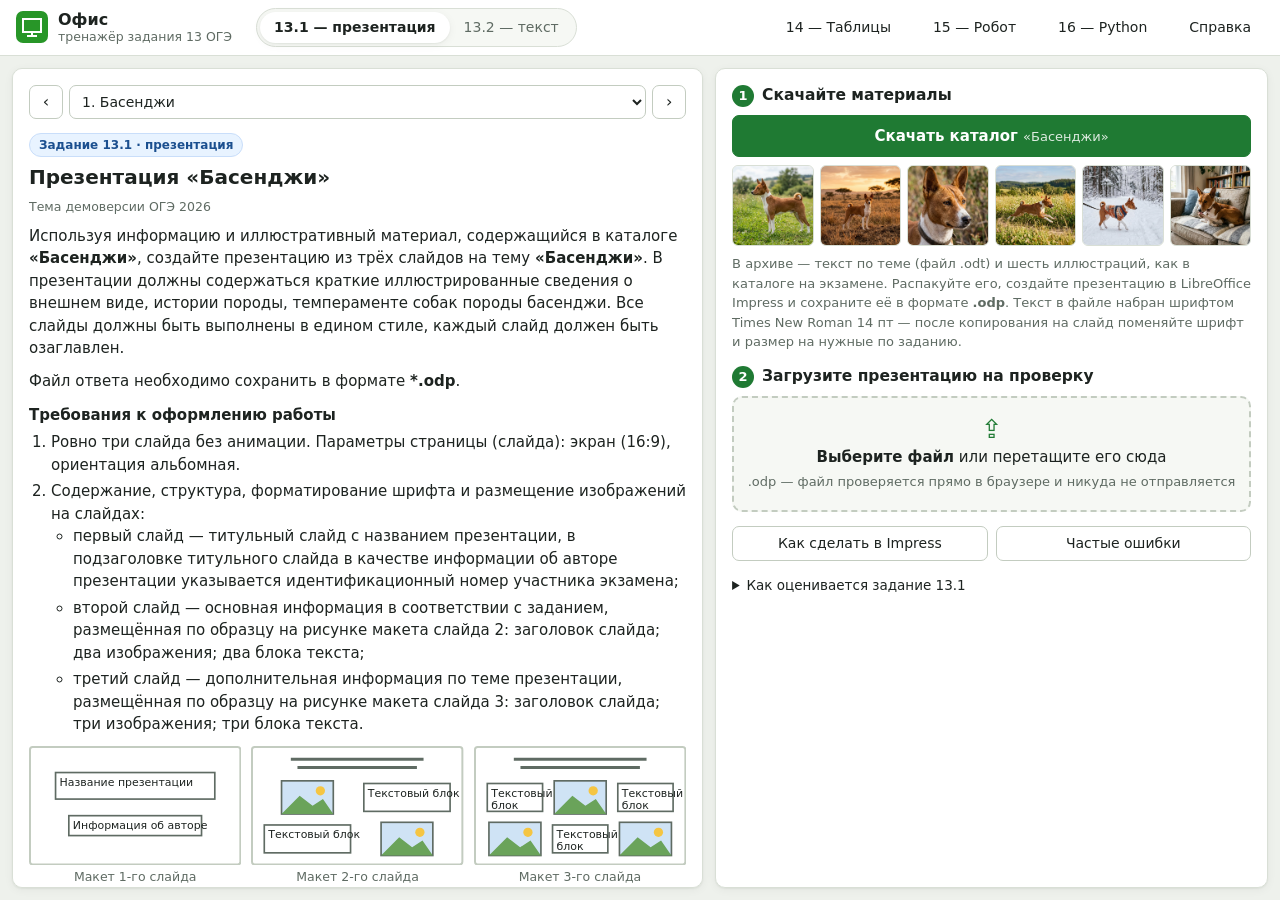
==== commit 3ed07e4f: "13.1: разные макеты слайдов 2 и 3 из вариантов ОГЭ — выбор на странице, в ссылке и в автопроверке Co" ====
--- a/index.html
+++ b/index.html
@@ -80,7 +80,7 @@
             <li><b>Титульный слайд.</b> Макет «Титульный слайд»: в заголовок впишите тему, в подзаголовок — сведения об авторе (на экзамене — идентификационный номер). Выделите рамку заголовка и задайте размер <b>40 пт</b>, подзаголовка — <b>24 пт</b>.</li>
             <li><b>Слайды 2 и 3.</b> Слайд → Новый слайд, макет «Только заголовок». Заголовок — <b>24 пт</b>. Текстовые блоки добавьте кнопкой «Вставить текстовое поле» (или клавиша F2), размер текста — <b>20 пт</b>.</li>
             <li><b>Изображения.</b> Вставка → Изображение, выберите файл из каталога. Размер меняйте, потянув за <b>угловой</b> маркер (при необходимости с клавишей Shift) — так пропорции сохранятся.</li>
-            <li><b>Расположение</b> — как на макетах: на втором слайде две пары «картинка — текст» в шахматном порядке, на третьем — два ряда по три объекта. Объекты не должны накладываться друг на друга.</li>
+            <li><b>Расположение</b> — точно как на макетах в условии: на втором слайде два ряда по два объекта, на третьем — два ряда по три. Смотрите, где на макете картинка, а где текст: макеты в вариантах бывают разные. Объекты не должны накладываться друг на друга.</li>
             <li><b>Текст из файла</b> удобно вставлять без оформления: правый щелчок → «Вставить как» → «Неформатированный текст» (Ctrl+Alt+Shift+V). Иначе на слайд попадёт Times New Roman 14 пт из файла.</li>
             <li><b>Шрифт</b> — один тип на всю презентацию, например Liberation Sans или Arial везде. Проще всего выделить все объекты слайда (Ctrl+A) и выбрать шрифт сразу для всех.</li>
             <li>Анимацию и эффекты смены слайдов не добавляйте. Сохраните файл: Файл → Сохранить как → тип <b>«Презентация ODF (.odp)»</b>.</li>
@@ -94,6 +94,7 @@
             <li>Размер текста 18 или 32 пт по умолчанию — его забыли поменять на 20/24/40 пт.</li>
             <li>Текст не поместился в рамку макета «Заголовок, содержимое», и LibreOffice уменьшил шрифт автоподбором.</li>
             <li>Два блока текста набраны в одной рамке — это один текстовый блок, а нужно два.</li>
+            <li>Картинки и текст расположены не как на макете: например, в первом ряду сначала текст, а на макете — картинка.</li>
             <li>Остался лишний пустой слайд или добавлен эффект смены слайдов.</li>
             <li>Жёлтый или светло-серый текст на белом фоне — сливается с фоном.</li>
           </ul>
--- a/src/style.css
+++ b/src/style.css
@@ -491,6 +491,13 @@
 .mk-line { stroke: #5f6b63; stroke-width: 0.9; }
 .mk-text { font: 3.3px var(--font); fill: #1d2320; }
 
+.layout-picker { display: flex; flex-wrap: wrap; gap: 8px 14px; align-items: flex-end; margin: -4px 0 12px; padding: 10px 12px; background: var(--panel-2); border: 1px solid var(--line); border-radius: var(--radius-sm); }
+.layout-picker label { display: flex; flex-direction: column; gap: 3px; font-size: 13px; color: var(--muted); flex: 1 1 200px; }
+.layout-picker select { font: inherit; font-size: 13.5px; color: var(--ink); background: var(--panel); border: 1px solid var(--line-strong); border-radius: 6px; padding: 5px 6px; }
+.layout-picker .btn-row { flex: 1 1 100%; }
+.layout-picker .btn-row > .btn { flex: 0 0 auto; }
+.layout-picker p { margin: 0; flex-basis: 100%; }
+
 /* ---------- Иллюстрации из каталога ---------- */
 
 .pics { display: grid; grid-template-columns: repeat(6, 1fr); gap: 6px; }
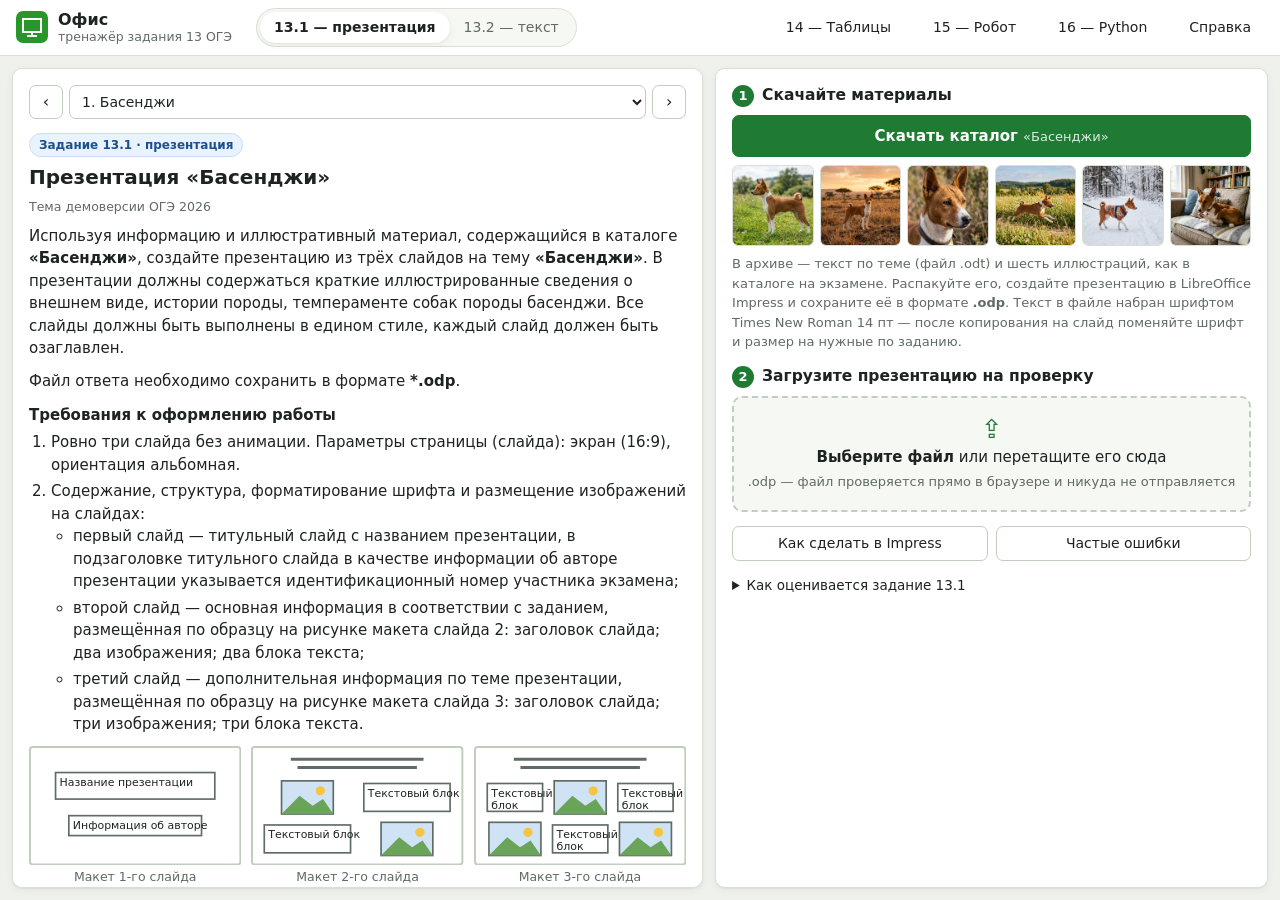
==== commit 7aa17b74: "Безопасность: проверка ?platform, решение скрыто внутри платформы, CSP, экранирование, лимиты на фай" ====
--- a/index.html
+++ b/index.html
@@ -2,6 +2,7 @@
 <html lang="ru">
 <head>
   <meta charset="UTF-8">
+  <meta http-equiv="Content-Security-Policy" content="default-src 'self'; script-src 'self'; style-src 'self' 'unsafe-inline'; img-src 'self' blob: data:; connect-src 'self'; object-src 'none'; base-uri 'none'; form-action 'none'">
   <meta name="viewport" content="width=device-width, initial-scale=1.0">
   <title>Тренажёр задания 13 ОГЭ</title>
   <meta name="description" content="Онлайн-тренажёр задания 13 ОГЭ по информатике: 13.1 — презентация в LibreOffice Impress, 13.2 — текстовый документ в LibreOffice Writer. Материалы для скачивания и автоматическая проверка файла по критериям ФИПИ.">
